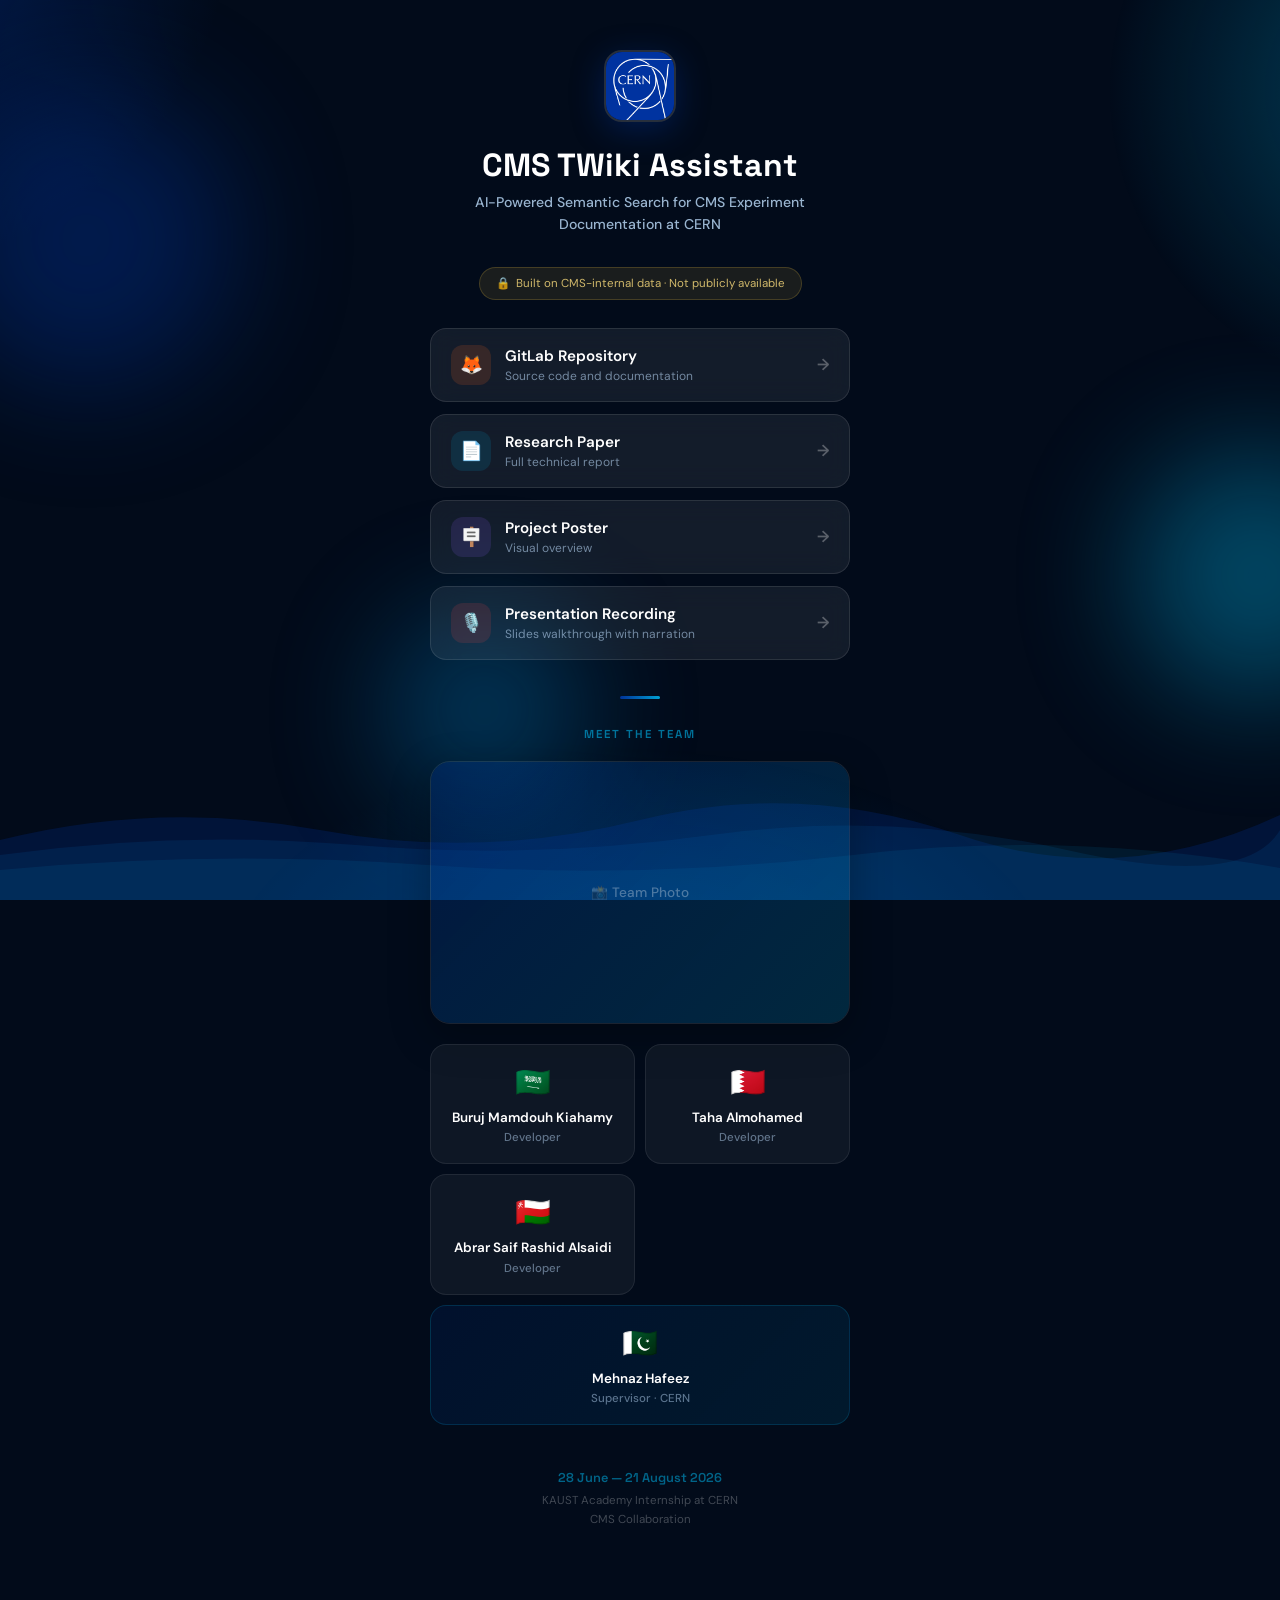
==== index.html @ 4aef45bb "Add project landing page" ====
<!DOCTYPE html>
<html lang="en">
<head>
<meta charset="UTF-8">
<meta name="viewport" content="width=device-width, initial-scale=1.0">
<title>CMS TWiki Assistant — KAUST Academy × CERN</title>
<link href="https://fonts.googleapis.com/css2?family=DM+Sans:ital,wght@0,400;0,500;0,600;0,700&family=Space+Grotesk:wght@500;600;700&display=swap" rel="stylesheet">
<style>
  * { margin: 0; padding: 0; box-sizing: border-box; }

  body {
    font-family: 'DM Sans', sans-serif;
    min-height: 100vh;
    background: #020b1a;
    overflow-x: hidden;
  }

  .bg {
    position: fixed;
    inset: 0;
    z-index: 0;
    overflow: hidden;
  }
  .bg::before {
    content: '';
    position: absolute;
    width: 200%;
    height: 200%;
    top: -50%;
    left: -50%;
    background:
      radial-gradient(ellipse 600px 600px at 20% 20%, rgba(0,51,153,0.5) 0%, transparent 60%),
      radial-gradient(ellipse 500px 500px at 80% 30%, rgba(0,160,210,0.35) 0%, transparent 60%),
      radial-gradient(ellipse 700px 400px at 50% 80%, rgba(0,100,178,0.3) 0%, transparent 60%);
    animation: drift 20s ease-in-out infinite alternate;
  }
  @keyframes drift {
    0%   { transform: translate(0, 0) rotate(0deg); }
    50%  { transform: translate(30px, -40px) rotate(2deg); }
    100% { transform: translate(-20px, 20px) rotate(-1deg); }
  }

  .orb {
    position: absolute;
    border-radius: 50%;
    filter: blur(60px);
    opacity: 0.4;
    animation: float 12s ease-in-out infinite alternate;
  }
  .orb-1 { width: 300px; height: 300px; background: #003399; top: 10%; left: -5%; }
  .orb-2 { width: 250px; height: 250px; background: #00a0d2; top: 50%; right: -8%; animation-delay: -4s; animation-duration: 15s; }
  .orb-3 { width: 200px; height: 200px; background: #0077b6; bottom: 10%; left: 30%; animation-delay: -8s; animation-duration: 18s; }
  @keyframes float {
    0%   { transform: translateY(0) scale(1); }
    50%  { transform: translateY(-40px) scale(1.1); }
    100% { transform: translateY(20px) scale(0.95); }
  }

  .waves {
    position: fixed;
    bottom: 0;
    left: 0;
    width: 100%;
    height: 120px;
    z-index: 0;
    overflow: hidden;
  }
  .waves svg {
    display: block;
    width: 200%;
    height: 100%;
    animation: waveScroll 8s linear infinite;
  }
  @keyframes waveScroll { 0% { transform: translateX(0); } 100% { transform: translateX(-50%); } }

  .page {
    position: relative;
    z-index: 1;
    display: flex;
    flex-direction: column;
    align-items: center;
    padding: 50px 16px 160px;
    min-height: 100vh;
  }

  .cern-logo {
    width: 72px;
    height: 72px;
    border-radius: 18px;
    object-fit: cover;
    border: 2px solid rgba(255,255,255,0.15);
    box-shadow: 0 8px 32px rgba(0,51,153,0.4);
    margin-bottom: 24px;
    animation: logoIn 0.8s cubic-bezier(0.16, 1, 0.3, 1) both;
  }
  @keyframes logoIn {
    0% { opacity: 0; transform: scale(0.5) translateY(20px); }
    100% { opacity: 1; transform: scale(1) translateY(0); }
  }

  .title {
    font-family: 'Space Grotesk', sans-serif;
    font-size: 2rem;
    font-weight: 700;
    text-align: center;
    color: #ffffff;
    line-height: 1.2;
    margin-bottom: 8px;
    animation: fadeUp 0.7s 0.15s cubic-bezier(0.16, 1, 0.3, 1) both;
  }
  .subtitle {
    text-align: center;
    font-size: 0.88rem;
    color: rgba(180, 210, 240, 0.85);
    font-weight: 500;
    margin-bottom: 32px;
    max-width: 340px;
    line-height: 1.5;
    animation: fadeUp 0.7s 0.25s cubic-bezier(0.16, 1, 0.3, 1) both;
  }
  @keyframes fadeUp {
    0% { opacity: 0; transform: translateY(24px); }
    100% { opacity: 1; transform: translateY(0); }
  }

  .notice-pill {
    display: inline-flex;
    align-items: center;
    gap: 6px;
    background: rgba(240, 192, 64, 0.1);
    border: 1px solid rgba(240, 192, 64, 0.2);
    border-radius: 100px;
    padding: 8px 16px;
    font-size: 0.72rem;
    color: rgba(240, 210, 120, 0.85);
    margin-bottom: 28px;
    animation: fadeUp 0.6s 0.28s cubic-bezier(0.16, 1, 0.3, 1) both;
  }

  .links {
    display: flex;
    flex-direction: column;
    gap: 12px;
    width: 100%;
    max-width: 420px;
    margin-bottom: 36px;
  }

  .link-btn {
    display: flex;
    align-items: center;
    gap: 14px;
    padding: 16px 20px;
    border-radius: 16px;
    text-decoration: none;
    color: #ffffff;
    font-weight: 600;
    font-size: 0.95rem;
    background: rgba(255, 255, 255, 0.07);
    border: 1px solid rgba(255, 255, 255, 0.1);
    backdrop-filter: blur(12px);
    -webkit-backdrop-filter: blur(12px);
    transition: all 0.3s cubic-bezier(0.4, 0, 0.2, 1);
    animation: fadeUp 0.6s cubic-bezier(0.16, 1, 0.3, 1) both;
  }
  .link-btn:nth-child(1) { animation-delay: 0.3s; }
  .link-btn:nth-child(2) { animation-delay: 0.4s; }
  .link-btn:nth-child(3) { animation-delay: 0.5s; }
  .link-btn:nth-child(4) { animation-delay: 0.6s; }

  .link-btn:hover {
    transform: translateY(-3px) scale(1.02);
    background: rgba(255, 255, 255, 0.14);
    border-color: rgba(0, 160, 210, 0.5);
    box-shadow: 0 12px 40px rgba(0, 100, 200, 0.3), 0 0 0 1px rgba(0,160,210,0.2);
  }

  .link-btn .icon {
    width: 40px;
    height: 40px;
    border-radius: 12px;
    display: flex;
    align-items: center;
    justify-content: center;
    font-size: 1.15rem;
    flex-shrink: 0;
  }
  .icon-gitlab  { background: rgba(252, 109, 38, 0.15); }
  .icon-paper   { background: rgba(0, 160, 210, 0.15); }
  .icon-poster  { background: rgba(138, 92, 246, 0.15); }
  .icon-record  { background: rgba(239, 68, 68, 0.15); }

  .link-btn .label { flex: 1; }
  .link-btn .desc {
    font-size: 0.75rem;
    color: rgba(180, 210, 240, 0.6);
    font-weight: 400;
    margin-top: 2px;
  }
  .link-btn .arrow {
    font-size: 1rem;
    color: rgba(255,255,255,0.3);
    transition: all 0.3s;
  }
  .link-btn:hover .arrow { color: #00a0d2; transform: translateX(4px); }

  .sep {
    width: 40px;
    height: 3px;
    border-radius: 2px;
    background: linear-gradient(90deg, #003399, #00a0d2);
    margin: 0 auto 28px;
    animation: fadeUp 0.6s 0.65s cubic-bezier(0.16, 1, 0.3, 1) both;
  }

  .section-label {
    font-family: 'Space Grotesk', sans-serif;
    font-size: 0.72rem;
    font-weight: 600;
    text-transform: uppercase;
    letter-spacing: 0.18em;
    color: rgba(0, 160, 210, 0.7);
    text-align: center;
    margin-bottom: 20px;
    animation: fadeUp 0.6s 0.7s cubic-bezier(0.16, 1, 0.3, 1) both;
  }

  .team-photo-wrap {
    width: 100%;
    max-width: 420px;
    border-radius: 20px;
    overflow: hidden;
    margin-bottom: 20px;
    border: 1px solid rgba(255,255,255,0.1);
    box-shadow: 0 12px 40px rgba(0,0,0,0.3);
    animation: fadeUp 0.6s 0.75s cubic-bezier(0.16, 1, 0.3, 1) both;
  }
  .team-photo-wrap img {
    width: 100%;
    display: block;
    aspect-ratio: 16/10;
    object-fit: cover;
  }
  .photo-placeholder {
    aspect-ratio: 16/10;
    background: linear-gradient(135deg, rgba(0,51,153,0.3), rgba(0,160,210,0.2));
    display: flex;
    align-items: center;
    justify-content: center;
    color: rgba(255,255,255,0.3);
    font-size: 0.85rem;
    font-weight: 500;
  }

  .team-grid {
    display: grid;
    grid-template-columns: 1fr 1fr;
    gap: 10px;
    width: 100%;
    max-width: 420px;
    margin-bottom: 12px;
    animation: fadeUp 0.6s 0.8s cubic-bezier(0.16, 1, 0.3, 1) both;
  }

  .member {
    background: rgba(255,255,255,0.05);
    border: 1px solid rgba(255,255,255,0.08);
    border-radius: 16px;
    padding: 18px 12px;
    text-align: center;
    backdrop-filter: blur(8px);
    -webkit-backdrop-filter: blur(8px);
    transition: all 0.3s;
  }
  .member:hover {
    background: rgba(255,255,255,0.1);
    transform: translateY(-2px);
    border-color: rgba(0,160,210,0.3);
  }
  .member.supervisor {
    grid-column: 1 / -1;
    background: linear-gradient(135deg, rgba(0,51,153,0.15), rgba(0,160,210,0.1));
    border-color: rgba(0,160,210,0.2);
  }
  .member .flag { font-size: 1.8rem; display: block; margin-bottom: 8px; }
  .member .name {
    font-weight: 600;
    font-size: 0.84rem;
    color: #ffffff;
    line-height: 1.3;
  }
  .member .role {
    font-size: 0.72rem;
    color: rgba(180, 210, 240, 0.5);
    margin-top: 4px;
    font-weight: 500;
  }

  .footer {
    text-align: center;
    margin-top: 32px;
    animation: fadeUp 0.6s 0.9s cubic-bezier(0.16, 1, 0.3, 1) both;
  }
  .footer .dates {
    font-family: 'Space Grotesk', sans-serif;
    font-weight: 600;
    color: rgba(0, 160, 210, 0.6);
    font-size: 0.8rem;
    margin-bottom: 6px;
  }
  .footer .org {
    font-size: 0.72rem;
    color: rgba(255,255,255,0.25);
    line-height: 1.6;
  }

  @media (max-width: 480px) {
    .page { padding: 36px 14px 140px; }
    .title { font-size: 1.65rem; }
    .cern-logo { width: 60px; height: 60px; }
  }
</style>
</head>
<body>

<div class="bg">
  <div class="orb orb-1"></div>
  <div class="orb orb-2"></div>
  <div class="orb orb-3"></div>
</div>

<div class="waves">
  <svg viewBox="0 0 2880 120" xmlns="http://www.w3.org/2000/svg" preserveAspectRatio="none">
    <path d="M0 60 Q180 20 360 50 T720 40 T1080 55 T1440 35 T1800 50 T2160 40 T2520 55 T2880 35 L2880 120 L0 120Z" fill="rgba(0,51,153,0.25)"/>
    <path d="M0 75 Q200 50 400 65 T800 55 T1200 70 T1440 50 T1800 65 T2200 55 T2600 70 T2880 50 L2880 120 L0 120Z" fill="rgba(0,100,178,0.15)"/>
    <path d="M0 90 Q240 70 480 85 T960 75 T1440 88 T1920 78 T2400 88 T2880 78 L2880 120 L0 120Z" fill="rgba(0,160,210,0.1)"/>
  </svg>
</div>

<div class="page">

  <img src="docs/images/cern_logo.webp" alt="CERN" class="cern-logo">

  <h1 class="title">CMS TWiki Assistant</h1>
  <p class="subtitle">AI-Powered Semantic Search for CMS Experiment Documentation at CERN</p>

  <div class="notice-pill">
    <span>🔒</span> Built on CMS-internal data · Not publicly available
  </div>

  <div class="links">
    <a href="https://gitlab.cern.ch/bkiahamy/cms-twiki-assistant" target="_blank" class="link-btn">
      <span class="icon icon-gitlab">🦊</span>
      <div class="label">
        GitLab Repository
        <div class="desc">Source code and documentation</div>
      </div>
      <span class="arrow">→</span>
    </a>
    <a href="#" target="_blank" class="link-btn">
      <span class="icon icon-paper">📄</span>
      <div class="label">
        Research Paper
        <div class="desc">Full technical report</div>
      </div>
      <span class="arrow">→</span>
    </a>
    <a href="#" target="_blank" class="link-btn">
      <span class="icon icon-poster">🪧</span>
      <div class="label">
        Project Poster
        <div class="desc">Visual overview</div>
      </div>
      <span class="arrow">→</span>
    </a>
    <a href="#" target="_blank" class="link-btn">
      <span class="icon icon-record">🎙️</span>
      <div class="label">
        Presentation Recording
        <div class="desc">Slides walkthrough with narration</div>
      </div>
      <span class="arrow">→</span>
    </a>
  </div>

  <div class="sep"></div>
  <div class="section-label">Meet the Team</div>

  <div class="team-photo-wrap">
    <!-- Replace with: <img src="team_photo.jpg" alt="Team"> -->
    <div class="photo-placeholder">📸 Team Photo</div>
  </div>

  <div class="team-grid">
    <div class="member">
      <span class="flag">🇸🇦</span>
      <div class="name">Buruj Mamdouh Kiahamy</div>
      <div class="role">Developer</div>
    </div>
    <div class="member">
      <span class="flag">🇧🇭</span>
      <div class="name">Taha Almohamed</div>
      <div class="role">Developer</div>
    </div>
    <div class="member">
      <span class="flag">🇴🇲</span>
      <div class="name">Abrar Saif Rashid Alsaidi</div>
      <div class="role">Developer</div>
    </div>
    <div class="member supervisor">
      <span class="flag">🇵🇰</span>
      <div class="name">Mehnaz Hafeez</div>
      <div class="role">Supervisor · CERN</div>
    </div>
  </div>

  <div class="footer">
    <div class="dates">28 June — 21 August 2026</div>
    <div class="org">KAUST Academy Internship at CERN<br>CMS Collaboration</div>
  </div>

</div>

</body>
</html>
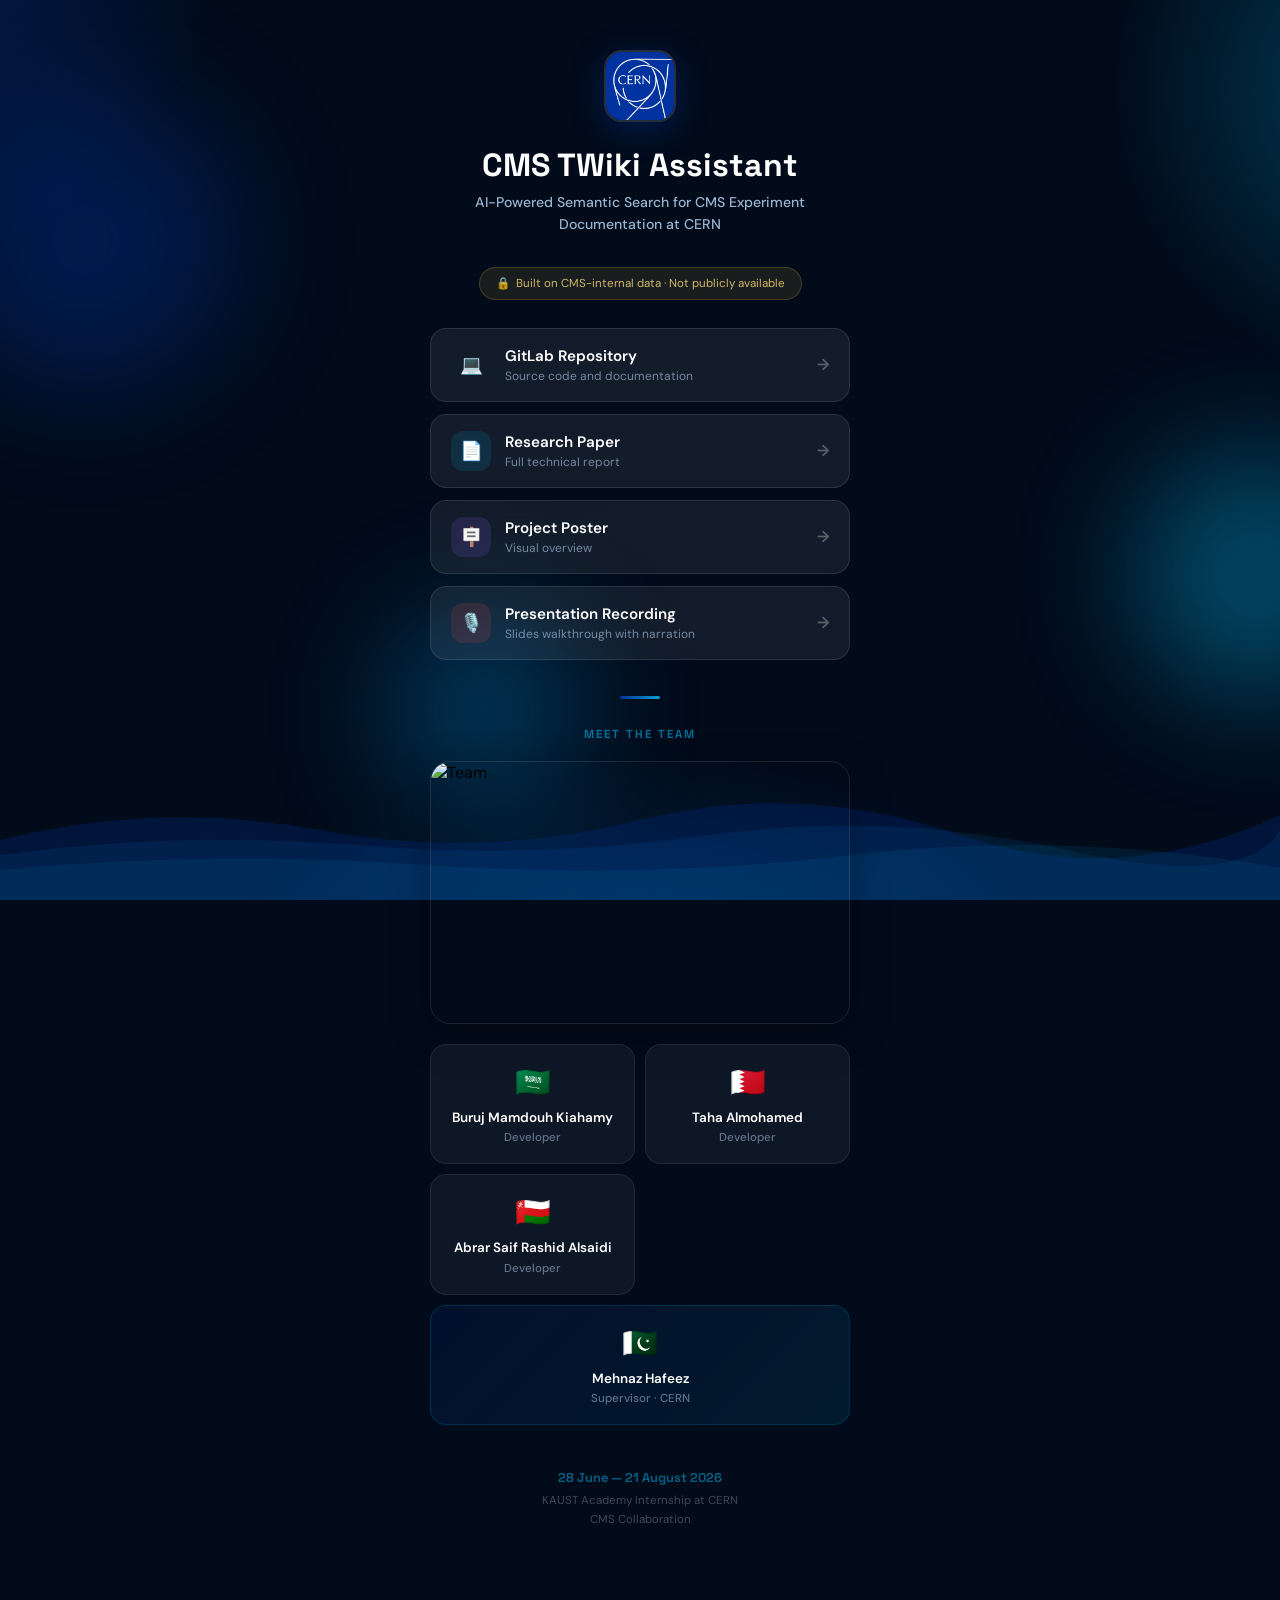
==== commit 64b36e49: "Update links and team photo in index.html" ====
--- a/index.html
+++ b/index.html
@@ -349,8 +349,8 @@
   </div>
 
   <div class="links">
-    <a href="https://gitlab.cern.ch/bkiahamy/cms-twiki-assistant" target="_blank" class="link-btn">
-      <span class="icon icon-gitlab">🦊</span>
+    <a href="https://github.com/Buruj-MK/cms-twiki-assistant" target="_blank" class="link-btn">
+      <span class="icon icon-github">💻</span>
       <div class="label">
         GitLab Repository
         <div class="desc">Source code and documentation</div>
@@ -365,7 +365,7 @@
       </div>
       <span class="arrow">→</span>
     </a>
-    <a href="#" target="_blank" class="link-btn">
+    <a href="report.pdf" target="_blank" class="link-btn">
       <span class="icon icon-poster">🪧</span>
       <div class="label">
         Project Poster
@@ -373,7 +373,7 @@
       </div>
       <span class="arrow">→</span>
     </a>
-    <a href="#" target="_blank" class="link-btn">
+    <a href="poster.pdf" target="_blank" class="link-btn">
       <span class="icon icon-record">🎙️</span>
       <div class="label">
         Presentation Recording
@@ -388,7 +388,7 @@
 
   <div class="team-photo-wrap">
     <!-- Replace with: <img src="team_photo.jpg" alt="Team"> -->
-    <div class="photo-placeholder">📸 Team Photo</div>
+    <img src="team_photo.jpg" alt="Team">
   </div>
 
   <div class="team-grid">
